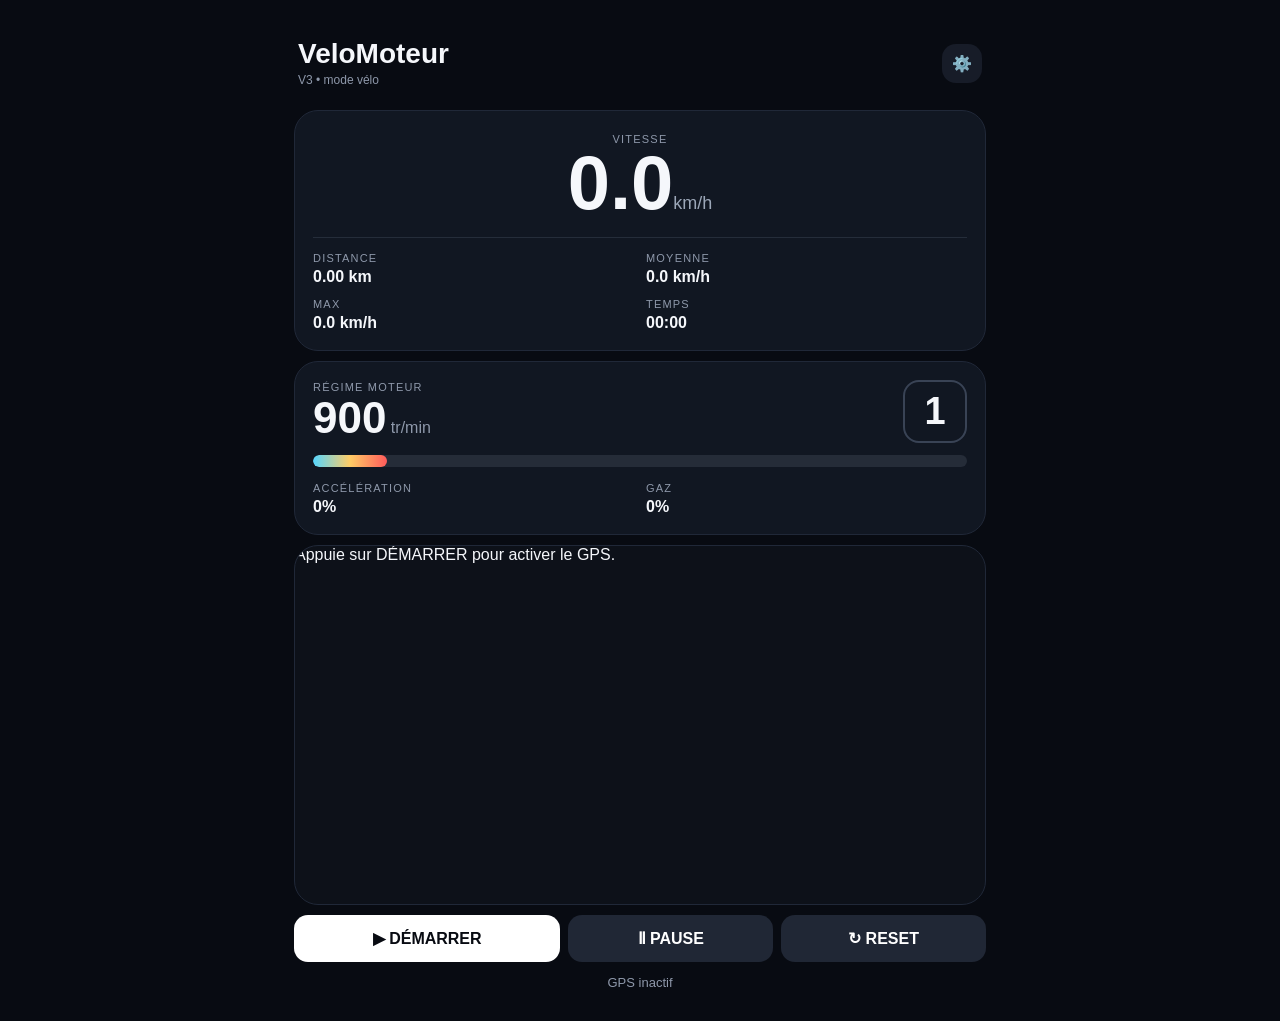
==== index.html @ 27b39b02 "Add files via upload" ====
<!doctype html>
<html lang="fr">
<head>
<meta charset="utf-8">
<meta name="viewport" content="width=device-width,initial-scale=1,viewport-fit=cover,user-scalable=no">
<meta name="theme-color" content="#111827">
<meta name="apple-mobile-web-app-capable" content="yes">
<meta name="apple-mobile-web-app-status-bar-style" content="black-translucent">
<meta name="apple-mobile-web-app-title" content="VeloMoteur">
<link rel="manifest" href="manifest.webmanifest">
<link rel="apple-touch-icon" href="icon.svg">
<title>VeloMoteur V3</title>
<link rel="stylesheet" href="style.css">
</head>
<body>
<main>
<header><div><h1>VeloMoteur</h1><span>V3 • mode vélo</span></div><button id="settingsBtn">⚙️</button></header>

<section class="dashboard">
  <div class="speed"><small>VITESSE</small><strong id="speed">0.0</strong><em>km/h</em></div>
  <div class="stats">
    <div><small>DISTANCE</small><b id="distance">0.00 km</b></div>
    <div><small>MOYENNE</small><b id="avg">0.0 km/h</b></div>
    <div><small>MAX</small><b id="max">0.0 km/h</b></div>
    <div><small>TEMPS</small><b id="time">00:00</b></div>
  </div>
</section>

<section class="engine">
  <div class="engineTop"><div><small>RÉGIME MOTEUR</small><strong id="rpm">900</strong><span> tr/min</span></div><div class="gear" id="gear">N</div></div>
  <div class="bar"><i id="rpmBar"></i></div>
  <div class="engineGrid"><div><small>ACCÉLÉRATION</small><b id="accel">0%</b></div><div><small>GAZ</small><b id="throttle">0%</b></div></div>
</section>

<section class="mapWrap"><div id="map">Appuie sur DÉMARRER pour activer le GPS.</div></section>

<section class="controls">
<button id="start" class="primary">▶ DÉMARRER</button>
<button id="pause">Ⅱ PAUSE</button>
<button id="reset">↻ RESET</button>
</section>
<p class="hint" id="status">GPS inactif</p>
</main>

<div id="modal" class="modal hidden"><div class="sheet">
<h2>Réglages moteur</h2>
<label>Moteur <select id="engineType"><option value="4">4 cylindres</option><option value="6">V6</option><option value="8">V8</option></select></label>
<label>Régime max <input id="redline" type="range" min="5000" max="12000" step="500" value="8000"><b id="redlineVal">8000</b></label>
<button id="closeSettings" class="primary">Fermer</button>
</div></div>

<script src="app.js"></script>
</body>
</html>
---- style.css ----
*{box-sizing:border-box}body{margin:0;background:#080b12;color:#f5f7fb;font-family:-apple-system,BlinkMacSystemFont,"SF Pro Display",Arial,sans-serif;min-height:100vh}main{max-width:720px;margin:auto;padding:env(safe-area-inset-top) 14px calc(18px + env(safe-area-inset-bottom))}header{display:flex;justify-content:space-between;align-items:center;padding:18px 4px 12px}h1{margin:0;font-size:28px}header span{color:#8e98aa;font-size:12px}button{border:0;border-radius:14px;padding:14px 16px;background:#202735;color:white;font-size:16px;font-weight:700}#settingsBtn{padding:10px;background:#171c28}.dashboard,.engine{background:#111722;border:1px solid #202838;border-radius:24px;padding:18px;margin:10px 0}.speed{text-align:center;padding:4px 0 16px}.speed small,.engine small,.stats small{display:block;color:#8e98aa;font-size:11px;letter-spacing:1.2px}.speed strong{font-size:76px;line-height:1;font-variant-numeric:tabular-nums}.speed em{font-style:normal;color:#9ca7b8;font-size:18px}.stats{display:grid;grid-template-columns:1fr 1fr;gap:12px;border-top:1px solid #252d3a;padding-top:14px}.stats b,.engineGrid b{display:block;margin-top:4px;font-size:16px}.engineTop{display:flex;justify-content:space-between;align-items:center}.engineTop strong{font-size:44px;font-variant-numeric:tabular-nums}.engineTop span{color:#8e98aa}.gear{font-size:38px;font-weight:900;border:2px solid #394355;border-radius:16px;padding:8px 15px;min-width:64px;text-align:center}.bar{height:12px;background:#252c38;border-radius:10px;overflow:hidden;margin:12px 0 15px}.bar i{display:block;height:100%;width:0;background:linear-gradient(90deg,#55d6ff,#ffcc66,#ff5b5b);border-radius:10px}.engineGrid{display:grid;grid-template-columns:1fr 1fr;gap:12px}.mapWrap{height:280px;border-radius:24px;overflow:hidden;border:1px solid #202838;background:#0d1119;margin:10px 0}.mapWrap iframe{width:100%;height:100%;border:0}.controls{display:grid;grid-template-columns:1.3fr 1fr 1fr;gap:8px}.primary{background:#fff;color:#080b12}.hint{text-align:center;color:#8e98aa;font-size:13px}.modal{position:fixed;inset:0;background:#0009;display:flex;align-items:end}.hidden{display:none}.sheet{background:#121823;width:100%;border-radius:26px 26px 0 0;padding:22px}.sheet h2{margin-top:0}.sheet label{display:block;margin:18px 0;color:#b7c0ce}.sheet select,.sheet input{width:100%;margin-top:8px}.sheet select{padding:12px;border-radius:12px;background:#202735;color:#fff;border:0}.sheet b{float:right}input[type=range]{accent-color:#fff}@media(min-width:650px){main{padding-top:20px}.mapWrap{height:360px}}
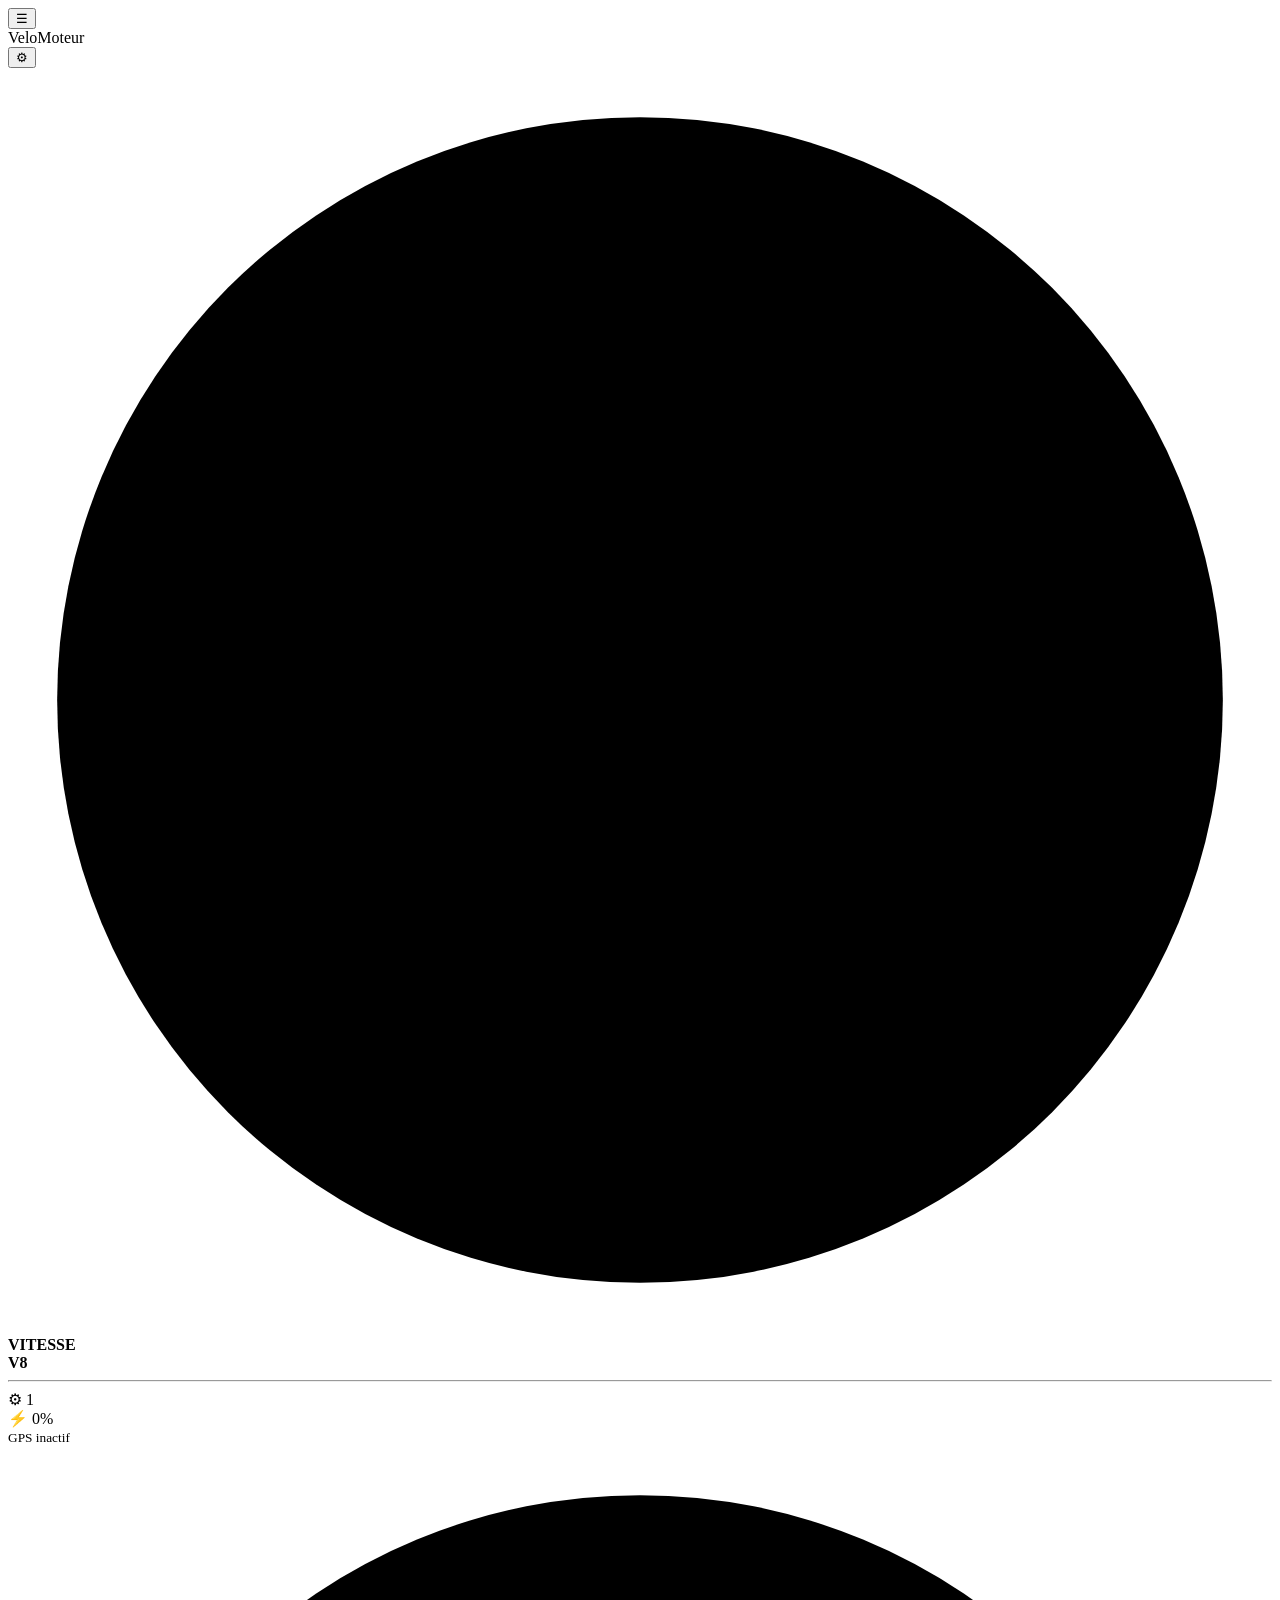
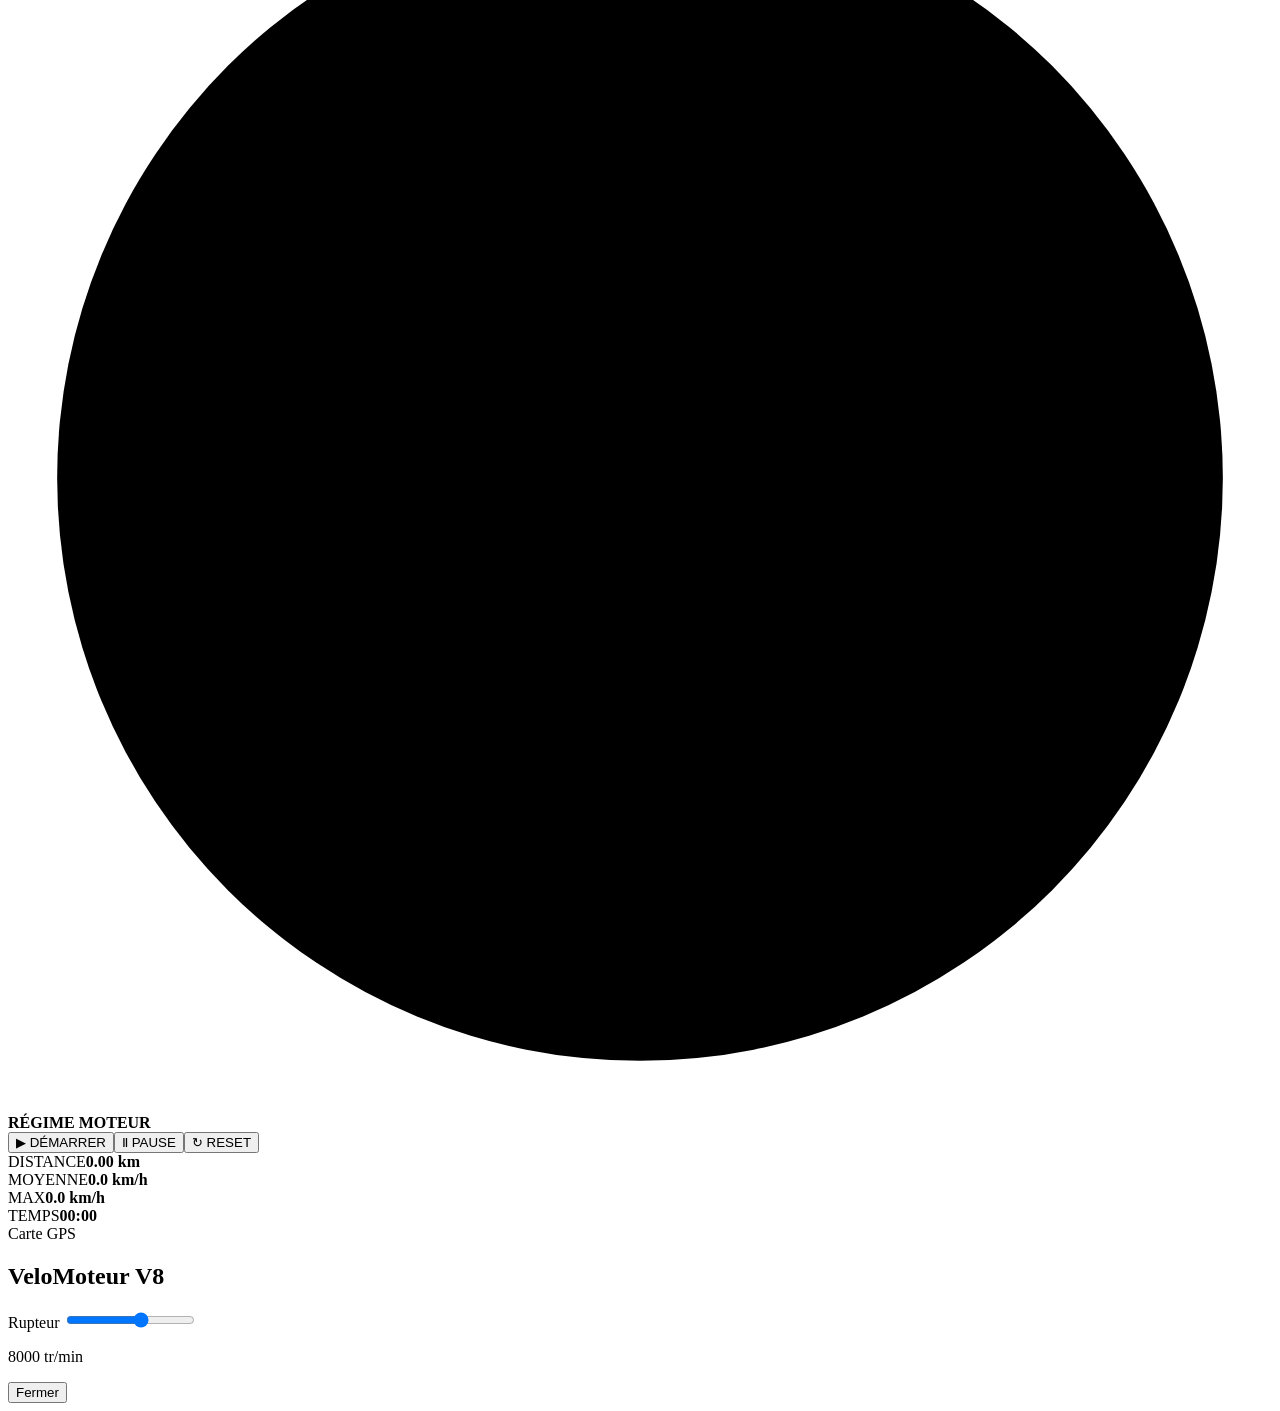
==== commit 1d239e99: "Add files via upload" ====
--- a/index.html
+++ b/index.html
@@ -1,54 +1 @@
-<!doctype html>
-<html lang="fr">
-<head>
-<meta charset="utf-8">
-<meta name="viewport" content="width=device-width,initial-scale=1,viewport-fit=cover,user-scalable=no">
-<meta name="theme-color" content="#111827">
-<meta name="apple-mobile-web-app-capable" content="yes">
-<meta name="apple-mobile-web-app-status-bar-style" content="black-translucent">
-<meta name="apple-mobile-web-app-title" content="VeloMoteur">
-<link rel="manifest" href="manifest.webmanifest">
-<link rel="apple-touch-icon" href="icon.svg">
-<title>VeloMoteur V3</title>
-<link rel="stylesheet" href="style.css">
-</head>
-<body>
-<main>
-<header><div><h1>VeloMoteur</h1><span>V3 • mode vélo</span></div><button id="settingsBtn">⚙️</button></header>
-
-<section class="dashboard">
-  <div class="speed"><small>VITESSE</small><strong id="speed">0.0</strong><em>km/h</em></div>
-  <div class="stats">
-    <div><small>DISTANCE</small><b id="distance">0.00 km</b></div>
-    <div><small>MOYENNE</small><b id="avg">0.0 km/h</b></div>
-    <div><small>MAX</small><b id="max">0.0 km/h</b></div>
-    <div><small>TEMPS</small><b id="time">00:00</b></div>
-  </div>
-</section>
-
-<section class="engine">
-  <div class="engineTop"><div><small>RÉGIME MOTEUR</small><strong id="rpm">900</strong><span> tr/min</span></div><div class="gear" id="gear">N</div></div>
-  <div class="bar"><i id="rpmBar"></i></div>
-  <div class="engineGrid"><div><small>ACCÉLÉRATION</small><b id="accel">0%</b></div><div><small>GAZ</small><b id="throttle">0%</b></div></div>
-</section>
-
-<section class="mapWrap"><div id="map">Appuie sur DÉMARRER pour activer le GPS.</div></section>
-
-<section class="controls">
-<button id="start" class="primary">▶ DÉMARRER</button>
-<button id="pause">Ⅱ PAUSE</button>
-<button id="reset">↻ RESET</button>
-</section>
-<p class="hint" id="status">GPS inactif</p>
-</main>
-
-<div id="modal" class="modal hidden"><div class="sheet">
-<h2>Réglages moteur</h2>
-<label>Moteur <select id="engineType"><option value="4">4 cylindres</option><option value="6">V6</option><option value="8">V8</option></select></label>
-<label>Régime max <input id="redline" type="range" min="5000" max="12000" step="500" value="8000"><b id="redlineVal">8000</b></label>
-<button id="closeSettings" class="primary">Fermer</button>
-</div></div>
-
-<script src="app.js"></script>
-</body>
-</html>+<!doctype html><html lang="fr"><head><meta charset="utf-8"><meta name="viewport" content="width=device-width,initial-scale=1,viewport-fit=cover"><meta name="theme-color" content="#07090b"><meta name="apple-mobile-web-app-capable" content="yes"><meta name="apple-mobile-web-app-title" content="VeloMoteur"><link rel="manifest" href="manifest.webmanifest"><link rel="stylesheet" href="style.css"><title>VeloMoteur</title></head><body><main><header><button id="menu">☰</button><div class="logo">Velo<span>Moteur</span></div><button id="settings">⚙</button></header><section class="dash"><div class="gbox"><svg viewBox="0 0 360 360"><circle class="outer" cx="180" cy="180" r="166"/><circle class="inner" cx="180" cy="180" r="154"/><g id="st"></g><g id="sl"></g><line id="sn" class="needle" x1="180" y1="180" x2="180" y2="48"/><circle class="hub" cx="180" cy="180" r="13"/><text x="180" y="150" class="title">KM/H</text><text id="speed" x="180" y="224" class="digital">0</text><text x="180" y="248" class="unit">km/h</text></svg><b>VITESSE</b></div><div class="mid"><strong>V8</strong><hr><div>⚙ <span id="gear">1</span></div><div>⚡ <span id="throttle">0%</span></div><small id="status">GPS inactif</small></div><div class="gbox"><svg viewBox="0 0 360 360"><circle class="outer" cx="180" cy="180" r="166"/><circle class="inner" cx="180" cy="180" r="154"/><g id="rt"></g><g id="rl"></g><line id="rn" class="needle" x1="180" y1="180" x2="180" y2="48"/><circle class="hub" cx="180" cy="180" r="13"/><text x="180" y="150" class="title">RPM ×1000</text><text id="rpm" x="180" y="224" class="digital">0.9</text><text x="180" y="248" class="unit">×1000 RPM</text></svg><b>RÉGIME MOTEUR</b></div></section><section class="buttons"><button id="start">▶ DÉMARRER</button><button id="pause">Ⅱ PAUSE</button><button id="reset">↻ RESET</button></section><section class="stats"><div>DISTANCE<b id="distance">0.00 km</b></div><div>MOYENNE<b id="avg">0.0 km/h</b></div><div>MAX<b id="max">0.0 km/h</b></div><div>TEMPS<b id="time">00:00</b></div></section><div id="map">Carte GPS</div></main><div id="modal" class="modal hide"><div><h2>VeloMoteur V8</h2><label>Rupteur <input id="redline" type="range" min="6500" max="9000" step="100" value="8000"></label><p><span id="rv">8000</span> tr/min</p><button id="close">Fermer</button></div></div><script src="app.js"></script></body></html>
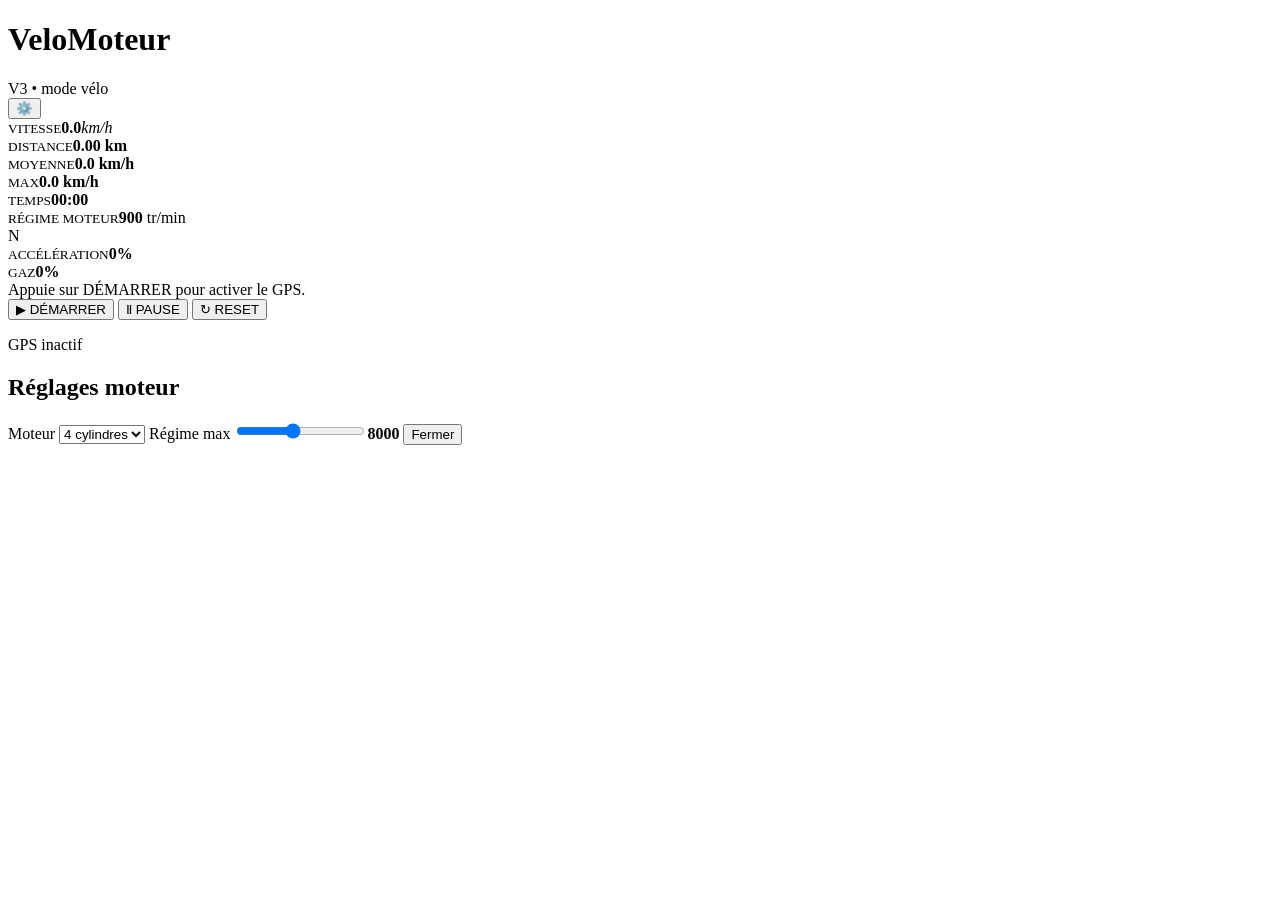
==== commit b63abc23: "Add files via upload" ====
--- a/index.html
+++ b/index.html
@@ -1 +1,54 @@
-<!doctype html><html lang="fr"><head><meta charset="utf-8"><meta name="viewport" content="width=device-width,initial-scale=1,viewport-fit=cover"><meta name="theme-color" content="#07090b"><meta name="apple-mobile-web-app-capable" content="yes"><meta name="apple-mobile-web-app-title" content="VeloMoteur"><link rel="manifest" href="manifest.webmanifest"><link rel="stylesheet" href="style.css"><title>VeloMoteur</title></head><body><main><header><button id="menu">☰</button><div class="logo">Velo<span>Moteur</span></div><button id="settings">⚙</button></header><section class="dash"><div class="gbox"><svg viewBox="0 0 360 360"><circle class="outer" cx="180" cy="180" r="166"/><circle class="inner" cx="180" cy="180" r="154"/><g id="st"></g><g id="sl"></g><line id="sn" class="needle" x1="180" y1="180" x2="180" y2="48"/><circle class="hub" cx="180" cy="180" r="13"/><text x="180" y="150" class="title">KM/H</text><text id="speed" x="180" y="224" class="digital">0</text><text x="180" y="248" class="unit">km/h</text></svg><b>VITESSE</b></div><div class="mid"><strong>V8</strong><hr><div>⚙ <span id="gear">1</span></div><div>⚡ <span id="throttle">0%</span></div><small id="status">GPS inactif</small></div><div class="gbox"><svg viewBox="0 0 360 360"><circle class="outer" cx="180" cy="180" r="166"/><circle class="inner" cx="180" cy="180" r="154"/><g id="rt"></g><g id="rl"></g><line id="rn" class="needle" x1="180" y1="180" x2="180" y2="48"/><circle class="hub" cx="180" cy="180" r="13"/><text x="180" y="150" class="title">RPM ×1000</text><text id="rpm" x="180" y="224" class="digital">0.9</text><text x="180" y="248" class="unit">×1000 RPM</text></svg><b>RÉGIME MOTEUR</b></div></section><section class="buttons"><button id="start">▶ DÉMARRER</button><button id="pause">Ⅱ PAUSE</button><button id="reset">↻ RESET</button></section><section class="stats"><div>DISTANCE<b id="distance">0.00 km</b></div><div>MOYENNE<b id="avg">0.0 km/h</b></div><div>MAX<b id="max">0.0 km/h</b></div><div>TEMPS<b id="time">00:00</b></div></section><div id="map">Carte GPS</div></main><div id="modal" class="modal hide"><div><h2>VeloMoteur V8</h2><label>Rupteur <input id="redline" type="range" min="6500" max="9000" step="100" value="8000"></label><p><span id="rv">8000</span> tr/min</p><button id="close">Fermer</button></div></div><script src="app.js"></script></body></html>+<!doctype html>
+<html lang="fr">
+<head>
+<meta charset="utf-8">
+<meta name="viewport" content="width=device-width,initial-scale=1,viewport-fit=cover,user-scalable=no">
+<meta name="theme-color" content="#111827">
+<meta name="apple-mobile-web-app-capable" content="yes">
+<meta name="apple-mobile-web-app-status-bar-style" content="black-translucent">
+<meta name="apple-mobile-web-app-title" content="VeloMoteur">
+<link rel="manifest" href="manifest.webmanifest">
+<link rel="apple-touch-icon" href="icon.svg">
+<title>VeloMoteur V3</title>
+<link rel="stylesheet" href="style.css">
+</head>
+<body>
+<main>
+<header><div><h1>VeloMoteur</h1><span>V3 • mode vélo</span></div><button id="settingsBtn">⚙️</button></header>
+
+<section class="dashboard">
+  <div class="speed"><small>VITESSE</small><strong id="speed">0.0</strong><em>km/h</em></div>
+  <div class="stats">
+    <div><small>DISTANCE</small><b id="distance">0.00 km</b></div>
+    <div><small>MOYENNE</small><b id="avg">0.0 km/h</b></div>
+    <div><small>MAX</small><b id="max">0.0 km/h</b></div>
+    <div><small>TEMPS</small><b id="time">00:00</b></div>
+  </div>
+</section>
+
+<section class="engine">
+  <div class="engineTop"><div><small>RÉGIME MOTEUR</small><strong id="rpm">900</strong><span> tr/min</span></div><div class="gear" id="gear">N</div></div>
+  <div class="bar"><i id="rpmBar"></i></div>
+  <div class="engineGrid"><div><small>ACCÉLÉRATION</small><b id="accel">0%</b></div><div><small>GAZ</small><b id="throttle">0%</b></div></div>
+</section>
+
+<section class="mapWrap"><div id="map">Appuie sur DÉMARRER pour activer le GPS.</div></section>
+
+<section class="controls">
+<button id="start" class="primary">▶ DÉMARRER</button>
+<button id="pause">Ⅱ PAUSE</button>
+<button id="reset">↻ RESET</button>
+</section>
+<p class="hint" id="status">GPS inactif</p>
+</main>
+
+<div id="modal" class="modal hidden"><div class="sheet">
+<h2>Réglages moteur</h2>
+<label>Moteur <select id="engineType"><option value="4">4 cylindres</option><option value="6">V6</option><option value="8">V8</option></select></label>
+<label>Régime max <input id="redline" type="range" min="5000" max="12000" step="500" value="8000"><b id="redlineVal">8000</b></label>
+<button id="closeSettings" class="primary">Fermer</button>
+</div></div>
+
+<script src="app.js"></script>
+</body>
+</html>
